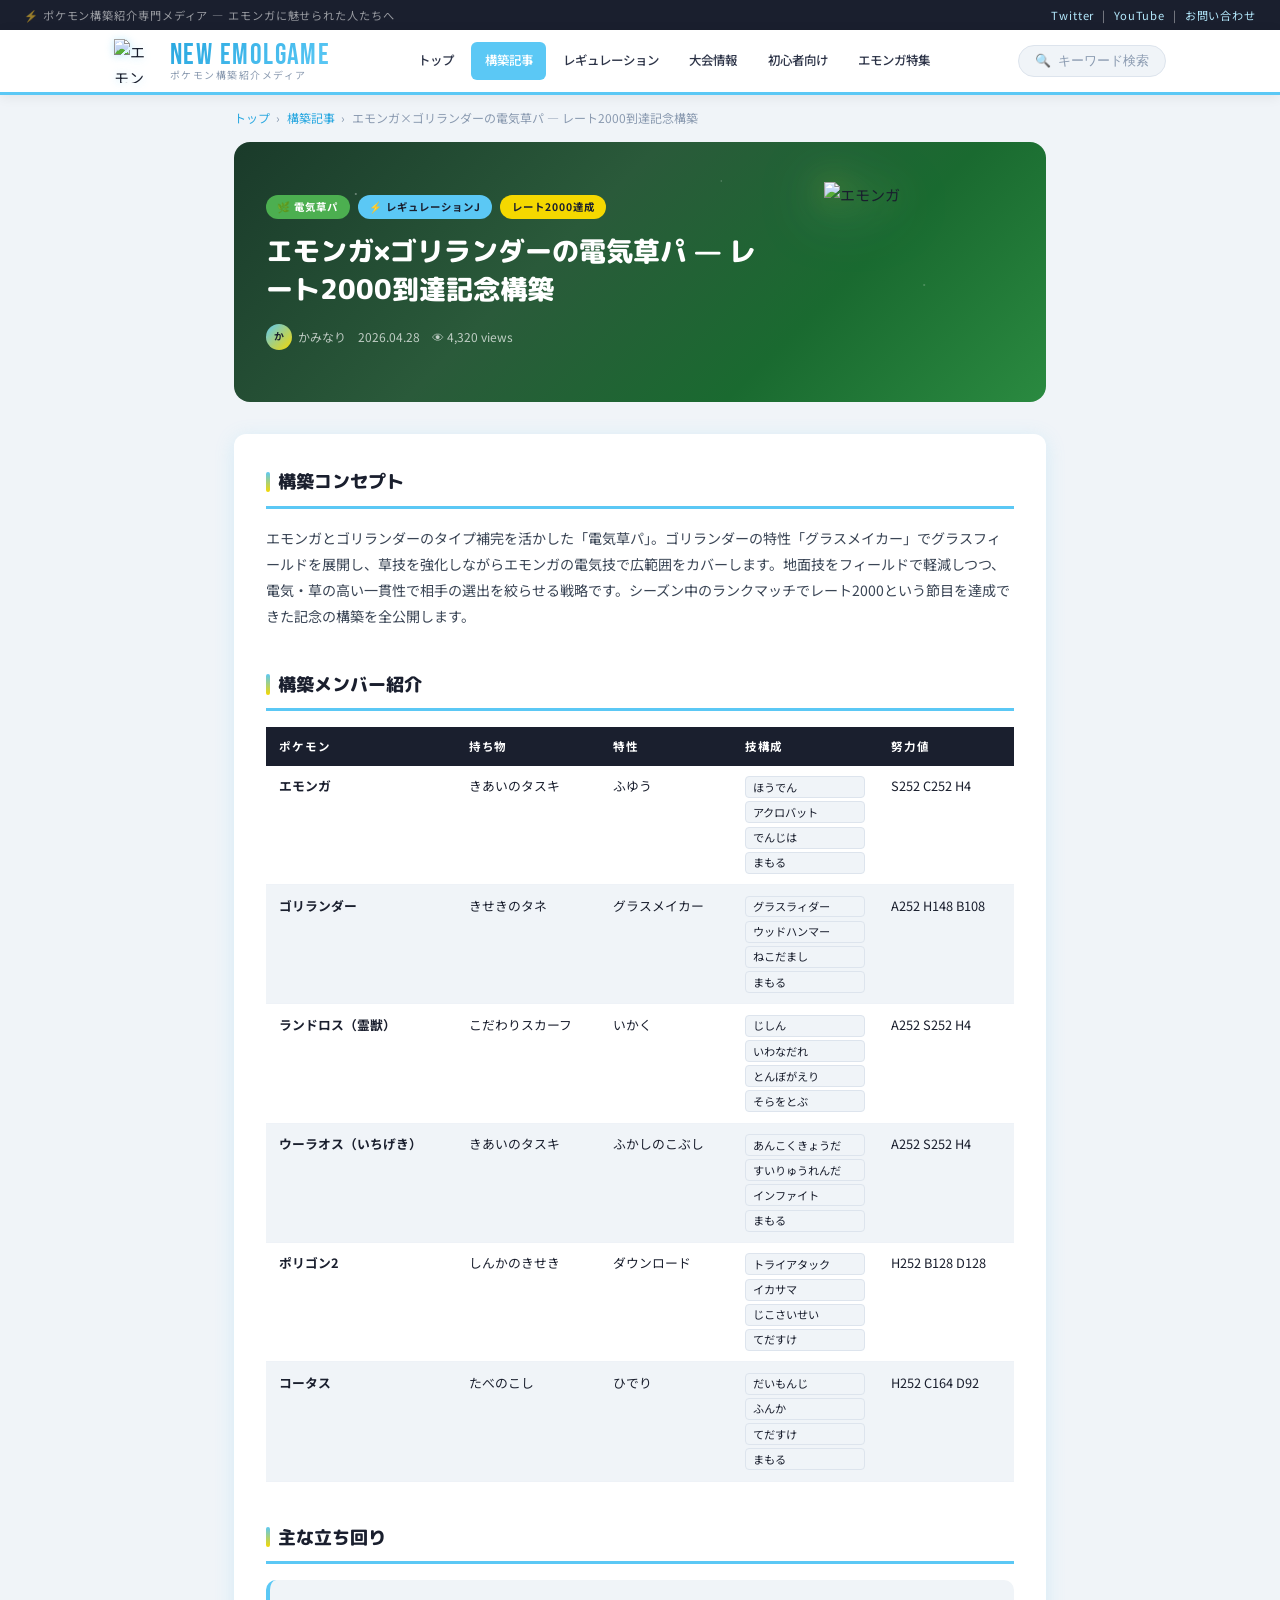
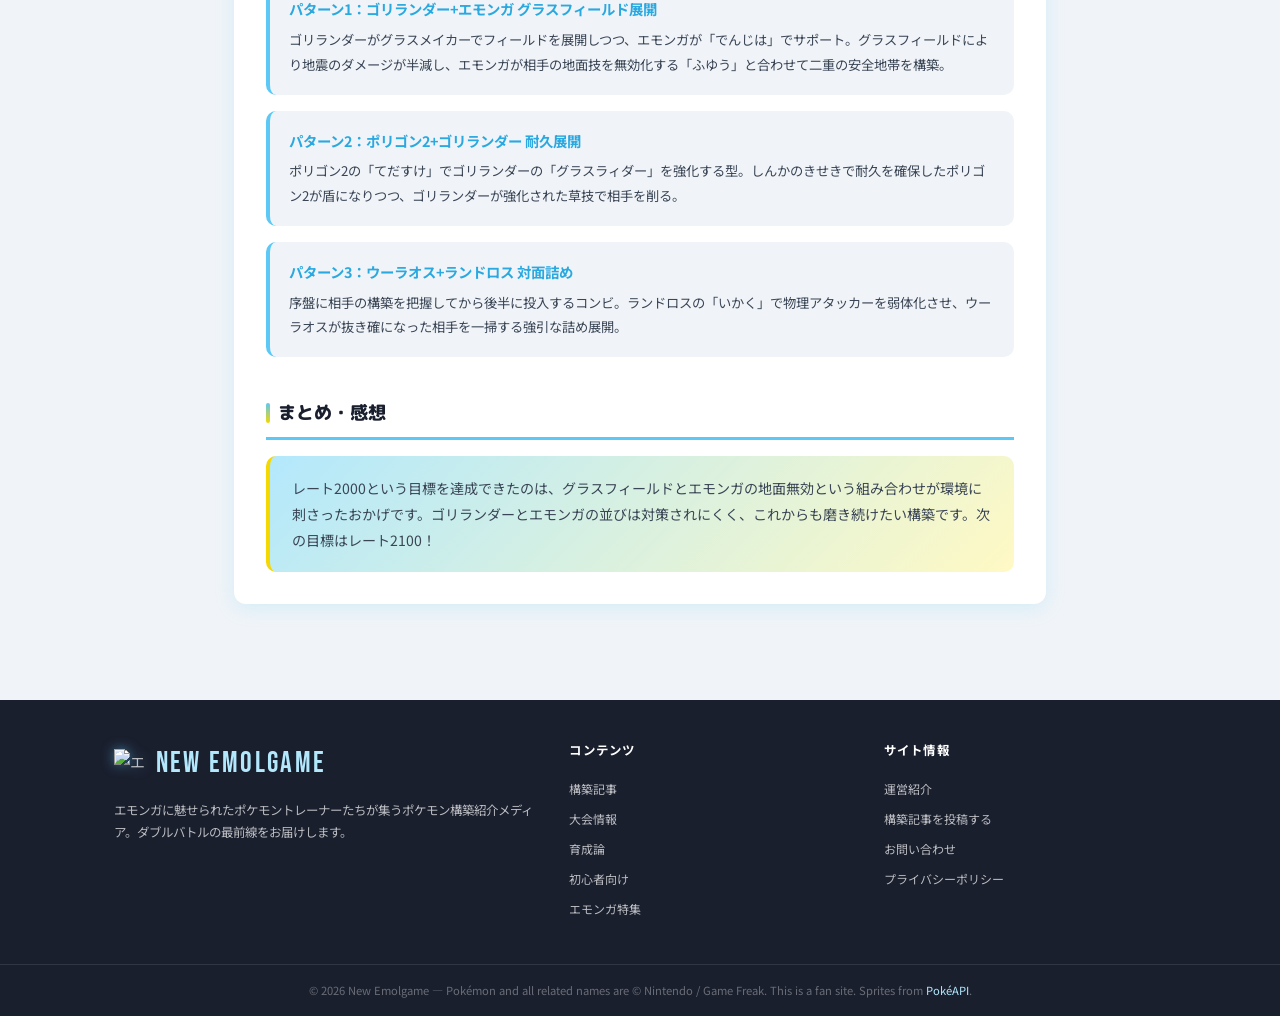
==== article-gorilla.html @ 8a45023d "Add 5 article pages with full content and navigation links - 5記事ページを新規作成（WCS2026・電気草パ・トリックルーム・PJCS20" ====
<!DOCTYPE html>
<html lang="ja">
<head>
  <meta charset="UTF-8">
  <meta name="viewport" content="width=device-width, initial-scale=1.0">
  <title>エモンガ×ゴリランダーの電気草パ — レート2000到達記念構築 | New Emolgame</title>
  <link href="https://fonts.googleapis.com/css2?family=Noto+Sans+JP:wght@300;400;500;700;900&family=M+PLUS+Rounded+1c:wght@400;700;800&family=Bebas+Neue&display=swap" rel="stylesheet">
  <style>
    :root {
      --sky: #5bc8f5;
      --sky-light: #b3e8fc;
      --sky-dark: #2aa8e0;
      --yellow: #f5d800;
      --yellow-light: #fff9c4;
      --dark: #1a1f2e;
      --dark-mid: #2c3347;
      --white: #ffffff;
      --gray-light: #f0f4f8;
      --gray: #8a9ab0;
      --text: #1a1f2e;
      --accent: #e85d2f;
      --card-shadow: 0 4px 20px rgba(91,200,245,0.18);
    }
    *, *::before, *::after { box-sizing: border-box; margin: 0; padding: 0; }
    html { scroll-behavior: smooth; }
    body { font-family: 'Noto Sans JP', sans-serif; background: var(--gray-light); color: var(--text); font-size: 15px; line-height: 1.7; }
    a { text-decoration: none; color: inherit; }
    .topbar { background: var(--dark); color: rgba(255,255,255,0.55); font-size: 0.7rem; padding: 0.35rem 1.5rem; display: flex; justify-content: space-between; align-items: center; letter-spacing: 0.08em; }
    .topbar a { color: var(--sky-light); }
    header { background: var(--white); border-bottom: 3px solid var(--sky); position: sticky; top: 0; z-index: 200; box-shadow: 0 2px 12px rgba(0,0,0,0.07); }
    .header-inner { max-width: 1100px; margin: 0 auto; padding: 0.55rem 1.5rem; display: flex; align-items: center; justify-content: space-between; gap: 1.5rem; }
    .logo-wrap { display: flex; align-items: center; gap: 0.75rem; }
    .logo-sprite { width: 44px; height: 44px; image-rendering: pixelated; object-fit: contain; filter: drop-shadow(0 1px 4px rgba(91,200,245,0.4)); }
    .logo-text { display: flex; flex-direction: column; line-height: 1; }
    .logo-text .main { font-family: 'Bebas Neue', sans-serif; font-size: 1.8rem; letter-spacing: 0.05em; background: linear-gradient(135deg, var(--sky-dark), var(--sky)); -webkit-background-clip: text; -webkit-text-fill-color: transparent; background-clip: text; }
    .logo-text .sub { font-size: 0.62rem; color: var(--gray); letter-spacing: 0.15em; }
    .header-nav { display: flex; gap: 0.2rem; }
    .header-nav a { padding: 0.5rem 0.85rem; font-size: 0.78rem; font-weight: 500; color: var(--dark-mid); border-radius: 6px; transition: background 0.2s, color 0.2s; white-space: nowrap; }
    .header-nav a:hover { background: var(--sky-light); color: var(--sky-dark); }
    .header-nav a.active { background: var(--sky); color: var(--white); }
    .header-search { display: flex; align-items: center; gap: 0.5rem; background: var(--gray-light); border: 1.5px solid #dde4ed; border-radius: 20px; padding: 0.38rem 1rem; font-size: 0.8rem; color: var(--gray); cursor: pointer; transition: border-color 0.2s, box-shadow 0.2s; }
    .header-search:hover { border-color: var(--sky); box-shadow: 0 0 0 3px rgba(91,200,245,0.15); }
    footer { background: var(--dark); color: rgba(255,255,255,0.7); margin-top: 3rem; }
    .footer-inner { max-width: 1100px; margin: 0 auto; padding: 2.5rem 1.5rem; display: grid; grid-template-columns: 1.5fr 1fr 1fr; gap: 2rem; }
    .footer-logo-wrap { display: flex; align-items: center; gap: 0.6rem; margin-bottom: 0.6rem; }
    .footer-sprite { width: 32px; height: 32px; image-rendering: pixelated; object-fit: contain; filter: drop-shadow(0 0 6px rgba(91,200,245,0.5)); animation: bounce 4s ease-in-out infinite; }
    .footer-logo-text { font-family: 'Bebas Neue', sans-serif; font-size: 1.8rem; letter-spacing: 0.08em; color: var(--sky-light); }
    footer p { font-size: 0.78rem; line-height: 1.8; }
    .footer-col h4 { font-size: 0.78rem; font-weight: 700; color: var(--white); margin-bottom: 0.8rem; letter-spacing: 0.1em; text-transform: uppercase; }
    .footer-col ul { list-style: none; }
    .footer-col ul li { font-size: 0.75rem; padding: 0.3rem 0; cursor: pointer; transition: color 0.2s; }
    .footer-col ul li:hover { color: var(--sky-light); }
    .footer-bottom { border-top: 1px solid rgba(255,255,255,0.1); text-align: center; padding: 1rem; font-size: 0.7rem; color: rgba(255,255,255,0.35); }

    @keyframes float { 0%,100%{transform:translateY(0) rotate(-2deg)} 50%{transform:translateY(-14px) rotate(2deg)} }
    @keyframes bounce { 0%,100%{transform:translateY(0)} 50%{transform:translateY(-6px)} }

    .breadcrumb { max-width: 860px; margin: 0 auto; padding: 0.85rem 1.5rem; font-size: 0.75rem; color: var(--gray); display: flex; align-items: center; gap: 0.4rem; flex-wrap: wrap; }
    .breadcrumb a { color: var(--sky-dark); }
    .breadcrumb a:hover { text-decoration: underline; }
    .breadcrumb span { color: var(--gray); }

    .article-wrap { max-width: 860px; margin: 0 auto; padding: 0 1.5rem 3rem; }

    .article-hero { background: linear-gradient(135deg, #1a3a2a 0%, #2a5a3a 40%, #1a6a30 70%, #2a8a40 100%); border-radius: 16px; overflow: hidden; padding: 2.5rem 2rem; display: grid; grid-template-columns: 1fr 200px; gap: 2rem; align-items: center; margin-bottom: 2rem; position: relative; }
    .article-hero::before { content: ''; position: absolute; inset: 0; background-image: radial-gradient(1.5px 1.5px at 15% 20%, rgba(255,255,255,0.5) 0%, transparent 100%), radial-gradient(1px 1px at 60% 15%, rgba(255,255,255,0.4) 0%, transparent 100%), radial-gradient(1.5px 1.5px at 85% 55%, rgba(255,255,255,0.3) 0%, transparent 100%); pointer-events: none; }

    .hero-badges { display: flex; gap: 0.5rem; flex-wrap: wrap; margin-bottom: 0.8rem; position: relative; z-index: 1; }
    .badge-pill { font-size: 0.65rem; font-weight: 700; padding: 0.2rem 0.7rem; border-radius: 20px; letter-spacing: 0.1em; }
    .badge-accent { background: var(--accent); color: white; }
    .badge-sky { background: var(--sky); color: var(--dark); }
    .badge-yellow { background: var(--yellow); color: var(--dark); }
    .badge-green { background: #4caf50; color: white; }

    .article-hero-text { position: relative; z-index: 1; }
    .article-hero-text h1 { font-family: 'M PLUS Rounded 1c', sans-serif; font-size: clamp(1.2rem, 3vw, 1.7rem); font-weight: 800; color: var(--white); line-height: 1.4; margin-bottom: 1rem; }
    .article-hero-meta { display: flex; flex-wrap: wrap; align-items: center; gap: 0.75rem; font-size: 0.75rem; color: rgba(255,255,255,0.7); }
    .author-chip { display: flex; align-items: center; gap: 0.4rem; }
    .author-avatar { width: 26px; height: 26px; border-radius: 50%; background: linear-gradient(135deg, var(--sky), var(--yellow)); display: flex; align-items: center; justify-content: center; font-size: 0.62rem; font-weight: 700; color: var(--dark); }

    .article-hero-img { display: flex; align-items: center; justify-content: center; position: relative; z-index: 1; }
    .article-emolga { width: 180px; height: 180px; object-fit: contain; filter: drop-shadow(0 8px 30px rgba(91,200,245,0.7)) drop-shadow(0 0 16px rgba(245,216,0,0.4)); animation: float 5s ease-in-out infinite; }

    .article-body { background: var(--white); border-radius: 12px; padding: 2rem; box-shadow: var(--card-shadow); }
    .article-section { margin-bottom: 2.5rem; }
    .article-section:last-child { margin-bottom: 0; }
    .article-section h2 { font-family: 'M PLUS Rounded 1c', sans-serif; font-size: 1.15rem; font-weight: 800; margin-bottom: 1rem; padding-bottom: 0.5rem; border-bottom: 3px solid var(--sky); display: flex; align-items: center; gap: 0.5rem; }
    .article-section h2::before { content: ''; display: inline-block; width: 4px; height: 1.1em; background: linear-gradient(to bottom, var(--sky), var(--yellow)); border-radius: 2px; }
    .article-section p { font-size: 0.88rem; line-height: 1.85; color: #3a4555; margin-bottom: 0.75rem; }

    .pokemon-table-wrap { overflow-x: auto; margin-bottom: 1.5rem; }
    .pokemon-table { width: 100%; border-collapse: collapse; font-size: 0.8rem; }
    .pokemon-table thead th { background: var(--dark); color: var(--white); padding: 0.6rem 0.8rem; text-align: left; font-size: 0.72rem; letter-spacing: 0.08em; }
    .pokemon-table tbody tr { border-bottom: 1px solid #eef2f7; }
    .pokemon-table tbody tr:nth-child(even) { background: var(--gray-light); }
    .pokemon-table tbody tr:hover { background: var(--sky-light); }
    .pokemon-table td { padding: 0.65rem 0.8rem; vertical-align: top; line-height: 1.5; }
    .pokemon-table td:first-child { font-weight: 700; white-space: nowrap; }
    .moves-list { display: flex; flex-direction: column; gap: 0.2rem; }
    .move-tag { display: inline-block; background: var(--gray-light); border: 1px solid #dde4ed; border-radius: 4px; padding: 0.1rem 0.45rem; font-size: 0.7rem; }

    .pattern-list { display: flex; flex-direction: column; gap: 1rem; }
    .pattern-item { background: var(--gray-light); border-radius: 10px; padding: 1.1rem 1.2rem; border-left: 4px solid var(--sky); }
    .pattern-item h3 { font-size: 0.9rem; font-weight: 700; margin-bottom: 0.4rem; color: var(--sky-dark); }
    .pattern-item p { font-size: 0.83rem; color: #3a4555; margin: 0; }

    .summary-box { background: linear-gradient(135deg, var(--sky-light), var(--yellow-light)); border-radius: 10px; padding: 1.2rem 1.4rem; border-left: 4px solid var(--yellow); }
    .summary-box p { margin: 0; font-size: 0.88rem; line-height: 1.85; }

    @media (max-width: 700px) {
      .article-hero { grid-template-columns: 1fr; }
      .article-hero-img { display: none; }
      .footer-inner { grid-template-columns: 1fr; }
      .header-nav { display: none; }
    }
  </style>
</head>
<body>

<div class="topbar">
  <span>⚡ ポケモン構築紹介専門メディア — エモンガに魅せられた人たちへ</span>
  <span><a href="#">Twitter</a> &nbsp;|&nbsp; <a href="#">YouTube</a> &nbsp;|&nbsp; <a href="#">お問い合わせ</a></span>
</div>

<header>
  <div class="header-inner">
    <a href="index.html" class="logo-wrap">
      <img class="logo-sprite" src="https://raw.githubusercontent.com/PokeAPI/sprites/master/sprites/pokemon/587.png" alt="エモンガ">
      <div class="logo-text">
        <span class="main">New Emolgame</span>
        <span class="sub">ポケモン構築紹介メディア</span>
      </div>
    </a>
    <nav class="header-nav">
      <a href="index.html">トップ</a>
      <a href="#" class="active">構築記事</a>
      <a href="#">レギュレーション</a>
      <a href="#">大会情報</a>
      <a href="#">初心者向け</a>
      <a href="#">エモンガ特集</a>
    </nav>
    <button class="header-search" aria-label="検索">🔍&nbsp; キーワード検索</button>
  </div>
</header>

<nav class="breadcrumb">
  <a href="index.html">トップ</a>
  <span>›</span>
  <a href="#">構築記事</a>
  <span>›</span>
  <span>エモンガ×ゴリランダーの電気草パ — レート2000到達記念構築</span>
</nav>

<div class="article-wrap">

  <div class="article-hero">
    <div class="article-hero-text">
      <div class="hero-badges">
        <span class="badge-pill badge-green">🌿 電気草パ</span>
        <span class="badge-pill badge-sky">⚡ レギュレーションJ</span>
        <span class="badge-pill badge-yellow">レート2000達成</span>
      </div>
      <h1>エモンガ×ゴリランダーの電気草パ — レート2000到達記念構築</h1>
      <div class="article-hero-meta">
        <div class="author-chip">
          <div class="author-avatar">か</div>
          <span>かみなり</span>
        </div>
        <span>2026.04.28</span>
        <span>👁 4,320 views</span>
      </div>
    </div>
    <div class="article-hero-img">
      <img class="article-emolga" src="https://raw.githubusercontent.com/PokeAPI/sprites/master/sprites/pokemon/other/official-artwork/587.png" alt="エモンガ">
    </div>
  </div>

  <div class="article-body">

    <div class="article-section">
      <h2>構築コンセプト</h2>
      <p>エモンガとゴリランダーのタイプ補完を活かした「電気草パ」。ゴリランダーの特性「グラスメイカー」でグラスフィールドを展開し、草技を強化しながらエモンガの電気技で広範囲をカバーします。地面技をフィールドで軽減しつつ、電気・草の高い一貫性で相手の選出を絞らせる戦略です。シーズン中のランクマッチでレート2000という節目を達成できた記念の構築を全公開します。</p>
    </div>

    <div class="article-section">
      <h2>構築メンバー紹介</h2>
      <div class="pokemon-table-wrap">
        <table class="pokemon-table">
          <thead>
            <tr>
              <th>ポケモン</th>
              <th>持ち物</th>
              <th>特性</th>
              <th>技構成</th>
              <th>努力値</th>
            </tr>
          </thead>
          <tbody>
            <tr>
              <td>エモンガ</td>
              <td>きあいのタスキ</td>
              <td>ふゆう</td>
              <td><div class="moves-list"><span class="move-tag">ほうでん</span><span class="move-tag">アクロバット</span><span class="move-tag">でんじは</span><span class="move-tag">まもる</span></div></td>
              <td>S252 C252 H4</td>
            </tr>
            <tr>
              <td>ゴリランダー</td>
              <td>きせきのタネ</td>
              <td>グラスメイカー</td>
              <td><div class="moves-list"><span class="move-tag">グラスラィダー</span><span class="move-tag">ウッドハンマー</span><span class="move-tag">ねこだまし</span><span class="move-tag">まもる</span></div></td>
              <td>A252 H148 B108</td>
            </tr>
            <tr>
              <td>ランドロス（霊獣）</td>
              <td>こだわりスカーフ</td>
              <td>いかく</td>
              <td><div class="moves-list"><span class="move-tag">じしん</span><span class="move-tag">いわなだれ</span><span class="move-tag">とんぼがえり</span><span class="move-tag">そらをとぶ</span></div></td>
              <td>A252 S252 H4</td>
            </tr>
            <tr>
              <td>ウーラオス（いちげき）</td>
              <td>きあいのタスキ</td>
              <td>ふかしのこぶし</td>
              <td><div class="moves-list"><span class="move-tag">あんこくきょうだ</span><span class="move-tag">すいりゅうれんだ</span><span class="move-tag">インファイト</span><span class="move-tag">まもる</span></div></td>
              <td>A252 S252 H4</td>
            </tr>
            <tr>
              <td>ポリゴン2</td>
              <td>しんかのきせき</td>
              <td>ダウンロード</td>
              <td><div class="moves-list"><span class="move-tag">トライアタック</span><span class="move-tag">イカサマ</span><span class="move-tag">じこさいせい</span><span class="move-tag">てだすけ</span></div></td>
              <td>H252 B128 D128</td>
            </tr>
            <tr>
              <td>コータス</td>
              <td>たべのこし</td>
              <td>ひでり</td>
              <td><div class="moves-list"><span class="move-tag">だいもんじ</span><span class="move-tag">ふんか</span><span class="move-tag">てだすけ</span><span class="move-tag">まもる</span></div></td>
              <td>H252 C164 D92</td>
            </tr>
          </tbody>
        </table>
      </div>
    </div>

    <div class="article-section">
      <h2>主な立ち回り</h2>
      <div class="pattern-list">
        <div class="pattern-item">
          <h3>パターン1：ゴリランダー+エモンガ グラスフィールド展開</h3>
          <p>ゴリランダーがグラスメイカーでフィールドを展開しつつ、エモンガが「でんじは」でサポート。グラスフィールドにより地震のダメージが半減し、エモンガが相手の地面技を無効化する「ふゆう」と合わせて二重の安全地帯を構築。</p>
        </div>
        <div class="pattern-item">
          <h3>パターン2：ポリゴン2+ゴリランダー 耐久展開</h3>
          <p>ポリゴン2の「てだすけ」でゴリランダーの「グラスラィダー」を強化する型。しんかのきせきで耐久を確保したポリゴン2が盾になりつつ、ゴリランダーが強化された草技で相手を削る。</p>
        </div>
        <div class="pattern-item">
          <h3>パターン3：ウーラオス+ランドロス 対面詰め</h3>
          <p>序盤に相手の構築を把握してから後半に投入するコンビ。ランドロスの「いかく」で物理アタッカーを弱体化させ、ウーラオスが抜き確になった相手を一掃する強引な詰め展開。</p>
        </div>
      </div>
    </div>

    <div class="article-section">
      <h2>まとめ・感想</h2>
      <div class="summary-box">
        <p>レート2000という目標を達成できたのは、グラスフィールドとエモンガの地面無効という組み合わせが環境に刺さったおかげです。ゴリランダーとエモンガの並びは対策されにくく、これからも磨き続けたい構築です。次の目標はレート2100！</p>
      </div>
    </div>

  </div>
</div>

<footer>
  <div class="footer-inner">
    <div>
      <div class="footer-logo-wrap">
        <img class="footer-sprite" src="https://raw.githubusercontent.com/PokeAPI/sprites/master/sprites/pokemon/587.png" alt="エモンガ">
        <span class="footer-logo-text">New Emolgame</span>
      </div>
      <p>エモンガに魅せられたポケモントレーナーたちが集うポケモン構築紹介メディア。ダブルバトルの最前線をお届けします。</p>
    </div>
    <div class="footer-col">
      <h4>コンテンツ</h4>
      <ul><li>構築記事</li><li>大会情報</li><li>育成論</li><li>初心者向け</li><li>エモンガ特集</li></ul>
    </div>
    <div class="footer-col">
      <h4>サイト情報</h4>
      <ul><li>運営紹介</li><li>構築記事を投稿する</li><li>お問い合わせ</li><li>プライバシーポリシー</li></ul>
    </div>
  </div>
  <div class="footer-bottom">
    © 2026 New Emolgame — Pokémon and all related names are © Nintendo / Game Freak. This is a fan site. Sprites from <a href="https://pokeapi.co" style="color:var(--sky-light)">PokéAPI</a>.
  </div>
</footer>

</body>
</html>
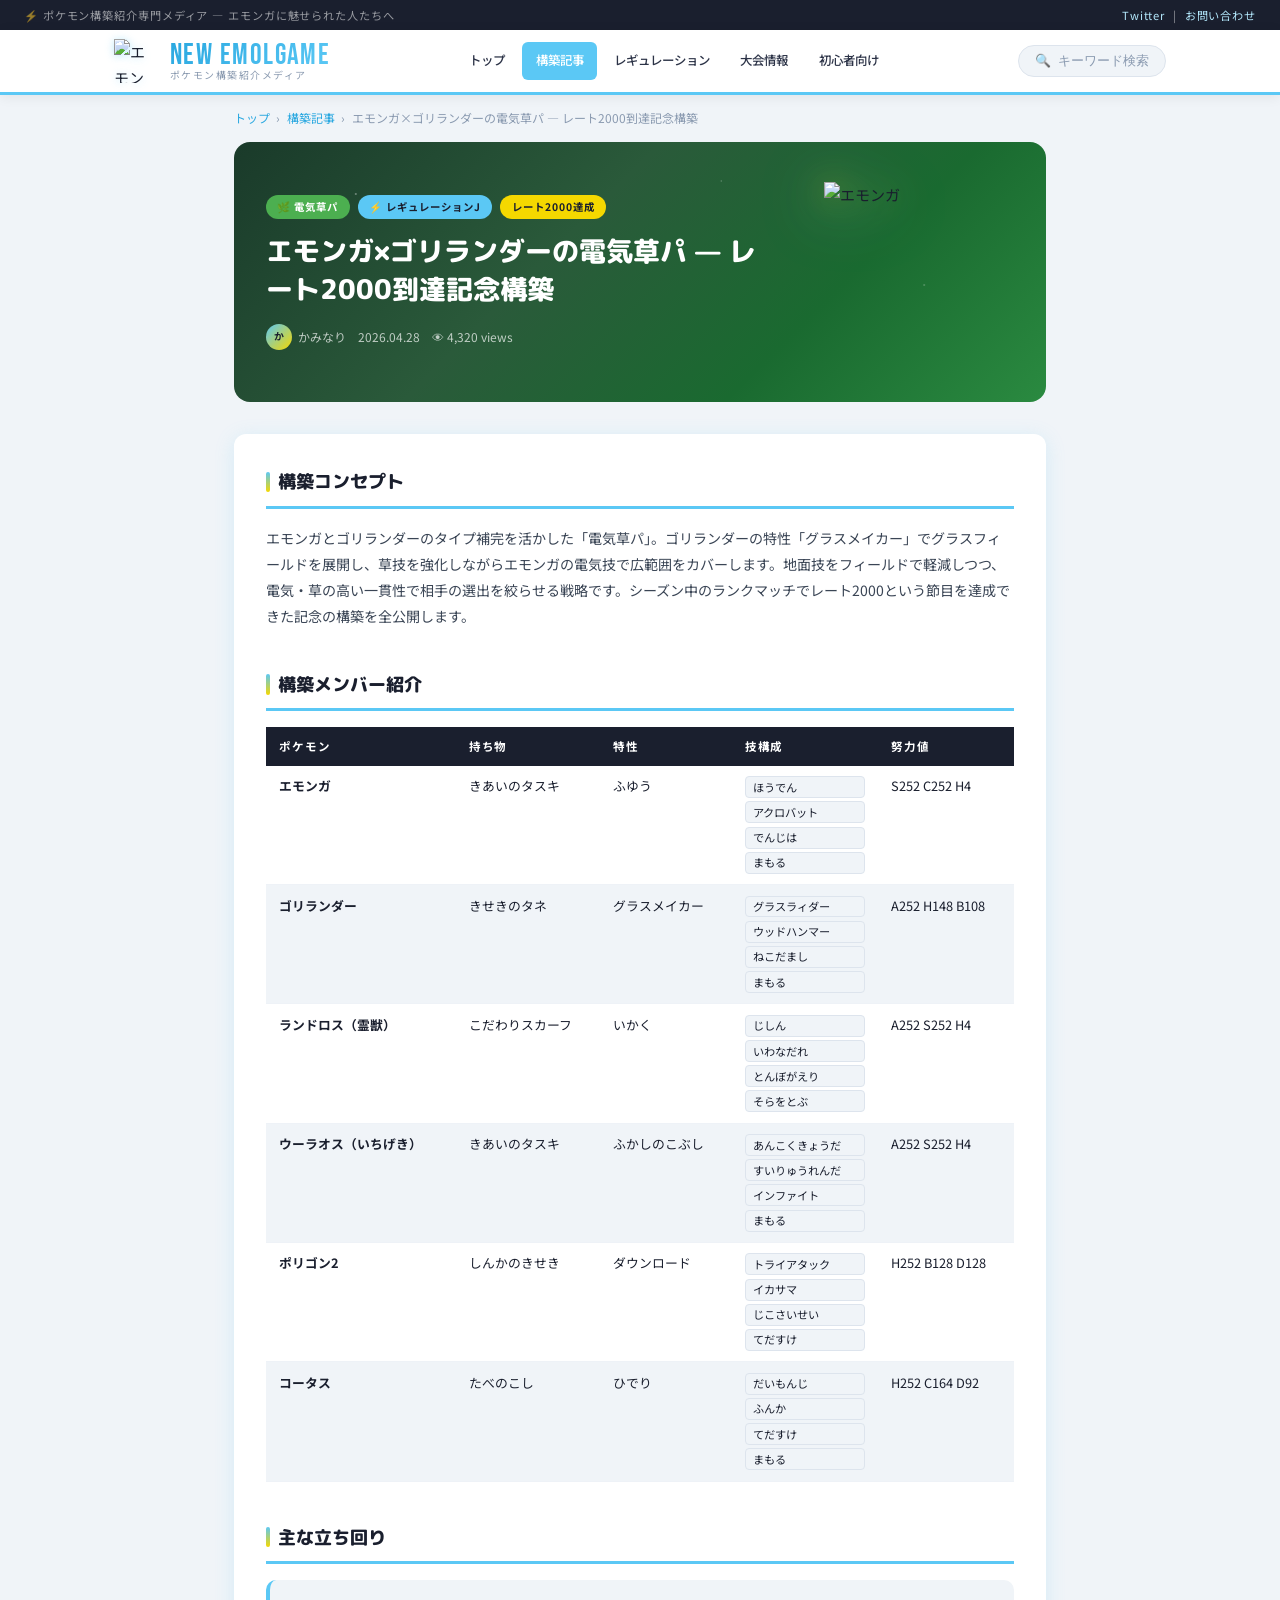
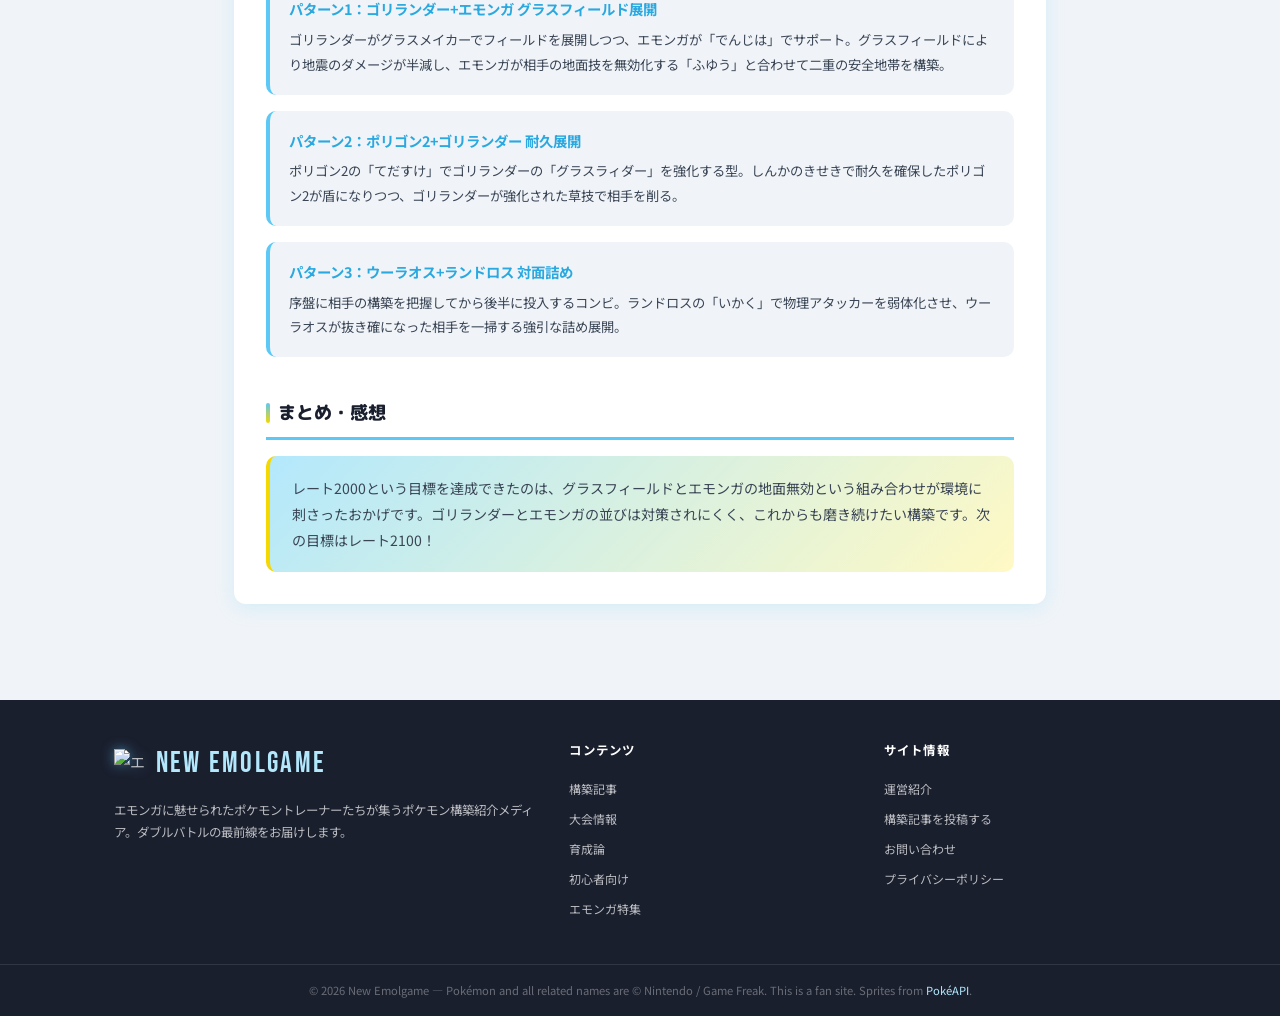
==== commit bf51a0f4: "Update navigation, links, and UI across all pages - ナビからエモンガ特集を削除、各ページへのリンクを設定 - カテゴリタブをすべて・WCS2026・" ====
--- a/article-gorilla.html
+++ b/article-gorilla.html
@@ -119,7 +119,7 @@
 
 <div class="topbar">
   <span>⚡ ポケモン構築紹介専門メディア — エモンガに魅せられた人たちへ</span>
-  <span><a href="#">Twitter</a> &nbsp;|&nbsp; <a href="#">YouTube</a> &nbsp;|&nbsp; <a href="#">お問い合わせ</a></span>
+  <span><a href="https://twitter.com/newemolgame" target="_blank" rel="noopener noreferrer">Twitter</a> &nbsp;|&nbsp; <a href="#">お問い合わせ</a></span>
 </div>
 
 <header>
@@ -133,11 +133,10 @@
     </a>
     <nav class="header-nav">
       <a href="index.html">トップ</a>
-      <a href="#" class="active">構築記事</a>
-      <a href="#">レギュレーション</a>
-      <a href="#">大会情報</a>
-      <a href="#">初心者向け</a>
-      <a href="#">エモンガ特集</a>
+      <a href="builds.html" class="active">構築記事</a>
+      <a href="regulation.html">レギュレーション</a>
+      <a href="tournament.html">大会情報</a>
+      <a href="beginner.html">初心者向け</a>
     </nav>
     <button class="header-search" aria-label="検索">🔍&nbsp; キーワード検索</button>
   </div>
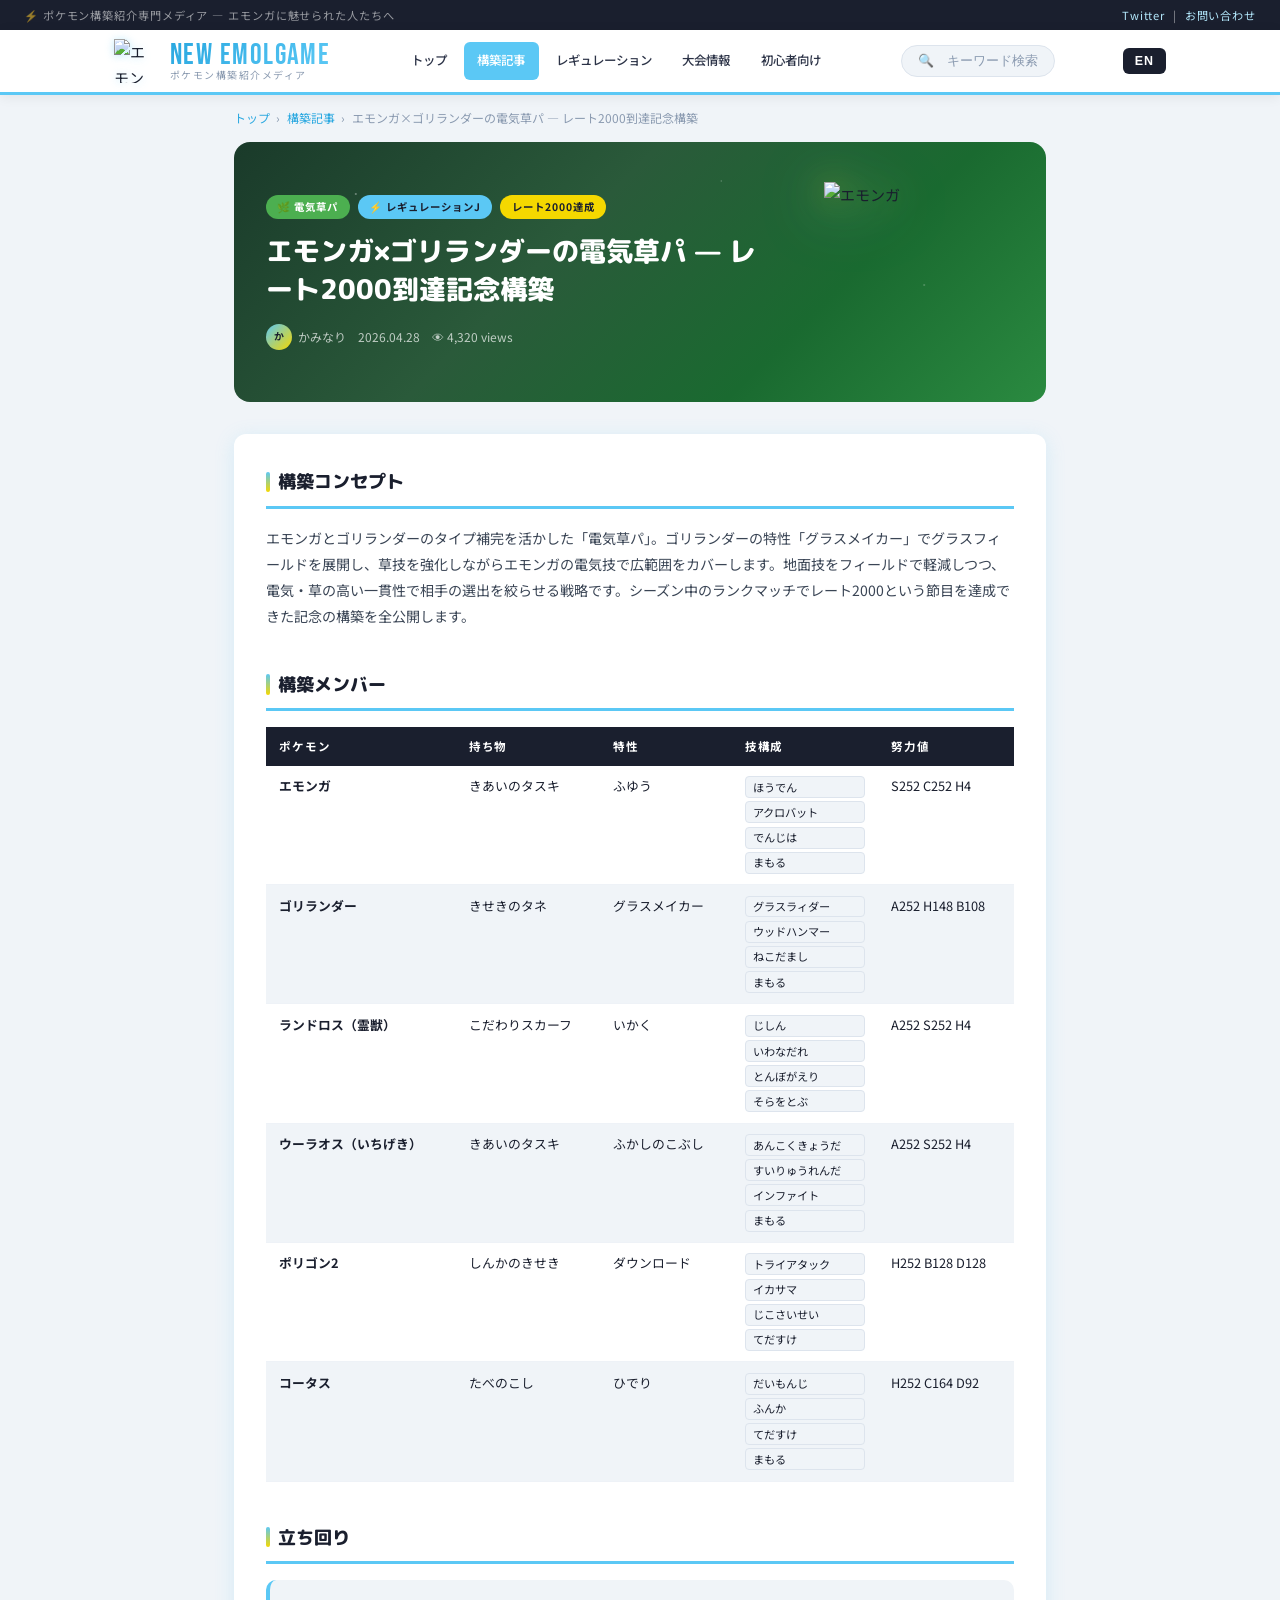
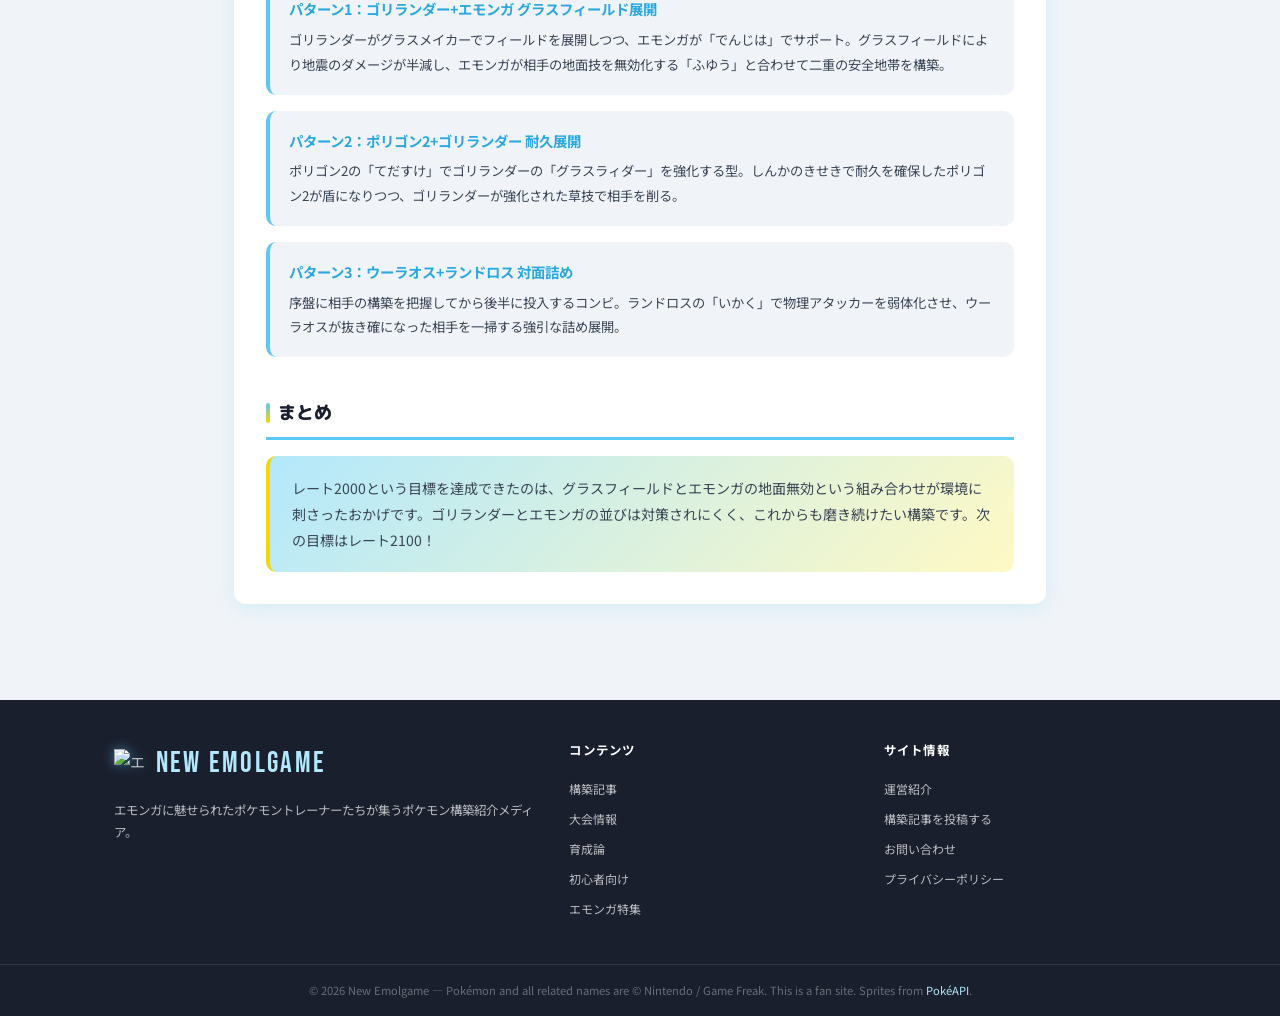
==== commit f1c4f762: "Apply JP/EN switcher to all pages + shiny Emolga for EN mode - 全8ページにJP/ENトグルボタンとdata-i18n属性を追加 - la" ====
--- a/article-gorilla.html
+++ b/article-gorilla.html
@@ -113,12 +113,27 @@
       .footer-inner { grid-template-columns: 1fr; }
       .header-nav { display: none; }
     }
+    .lang-toggle {
+      background: var(--dark);
+      color: var(--white);
+      border: none;
+      border-radius: 6px;
+      padding: 0.35rem 0.75rem;
+      font-size: 0.78rem;
+      font-weight: 700;
+      cursor: pointer;
+      letter-spacing: 0.08em;
+      transition: background 0.2s;
+      flex-shrink: 0;
+    }
+    .lang-toggle:hover { background: var(--sky-dark); }
   </style>
+  <script src="lang.js" defer></script>
 </head>
 <body>
 
 <div class="topbar">
-  <span>⚡ ポケモン構築紹介専門メディア — エモンガに魅せられた人たちへ</span>
+  <span data-i18n="topbar.tagline">⚡ ポケモン構築紹介専門メディア — エモンガに魅せられた人たちへ</span>
   <span><a href="https://twitter.com/newemolgame" target="_blank" rel="noopener noreferrer">Twitter</a> &nbsp;|&nbsp; <a href="#">お問い合わせ</a></span>
 </div>
 
@@ -128,24 +143,25 @@
       <img class="logo-sprite" src="https://raw.githubusercontent.com/PokeAPI/sprites/master/sprites/pokemon/587.png" alt="エモンガ">
       <div class="logo-text">
         <span class="main">New Emolgame</span>
-        <span class="sub">ポケモン構築紹介メディア</span>
+        <span class="sub" data-i18n="header.tagline">ポケモン構築紹介メディア</span>
       </div>
     </a>
     <nav class="header-nav">
-      <a href="index.html">トップ</a>
-      <a href="builds.html" class="active">構築記事</a>
-      <a href="regulation.html">レギュレーション</a>
-      <a href="tournament.html">大会情報</a>
-      <a href="beginner.html">初心者向け</a>
+      <a href="index.html" data-i18n="nav.top">トップ</a>
+      <a href="builds.html" class="active" data-i18n="nav.builds">構築記事</a>
+      <a href="regulation.html" data-i18n="nav.regulation">レギュレーション</a>
+      <a href="tournament.html" data-i18n="nav.tournament">大会情報</a>
+      <a href="beginner.html" data-i18n="nav.beginner">初心者向け</a>
     </nav>
-    <button class="header-search" aria-label="検索">🔍&nbsp; キーワード検索</button>
+    <button class="header-search" aria-label="検索" data-i18n="header.search">🔍&nbsp; キーワード検索</button>
+    <button class="lang-toggle" aria-label="Switch language">EN</button>
   </div>
 </header>
 
 <nav class="breadcrumb">
   <a href="index.html">トップ</a>
   <span>›</span>
-  <a href="#">構築記事</a>
+  <a href="builds.html" data-i18n="article.breadcrumb.builds">構築記事</a>
   <span>›</span>
   <span>エモンガ×ゴリランダーの電気草パ — レート2000到達記念構築</span>
 </nav>
@@ -177,12 +193,12 @@
   <div class="article-body">
 
     <div class="article-section">
-      <h2>構築コンセプト</h2>
+      <h2 data-i18n="article.concept">構築コンセプト</h2>
       <p>エモンガとゴリランダーのタイプ補完を活かした「電気草パ」。ゴリランダーの特性「グラスメイカー」でグラスフィールドを展開し、草技を強化しながらエモンガの電気技で広範囲をカバーします。地面技をフィールドで軽減しつつ、電気・草の高い一貫性で相手の選出を絞らせる戦略です。シーズン中のランクマッチでレート2000という節目を達成できた記念の構築を全公開します。</p>
     </div>
 
     <div class="article-section">
-      <h2>構築メンバー紹介</h2>
+      <h2 data-i18n="article.members">構築メンバー紹介</h2>
       <div class="pokemon-table-wrap">
         <table class="pokemon-table">
           <thead>
@@ -243,7 +259,7 @@
     </div>
 
     <div class="article-section">
-      <h2>主な立ち回り</h2>
+      <h2 data-i18n="article.strategy">主な立ち回り</h2>
       <div class="pattern-list">
         <div class="pattern-item">
           <h3>パターン1：ゴリランダー+エモンガ グラスフィールド展開</h3>
@@ -261,7 +277,7 @@
     </div>
 
     <div class="article-section">
-      <h2>まとめ・感想</h2>
+      <h2 data-i18n="article.summary">まとめ・感想</h2>
       <div class="summary-box">
         <p>レート2000という目標を達成できたのは、グラスフィールドとエモンガの地面無効という組み合わせが環境に刺さったおかげです。ゴリランダーとエモンガの並びは対策されにくく、これからも磨き続けたい構築です。次の目標はレート2100！</p>
       </div>
@@ -277,14 +293,14 @@
         <img class="footer-sprite" src="https://raw.githubusercontent.com/PokeAPI/sprites/master/sprites/pokemon/587.png" alt="エモンガ">
         <span class="footer-logo-text">New Emolgame</span>
       </div>
-      <p>エモンガに魅せられたポケモントレーナーたちが集うポケモン構築紹介メディア。ダブルバトルの最前線をお届けします。</p>
+      <p data-i18n="footer.desc">エモンガに魅せられたポケモントレーナーたちが集うポケモン構築紹介メディア。ダブルバトルの最前線をお届けします。</p>
     </div>
     <div class="footer-col">
-      <h4>コンテンツ</h4>
+      <h4 data-i18n="footer.content">コンテンツ</h4>
       <ul><li>構築記事</li><li>大会情報</li><li>育成論</li><li>初心者向け</li><li>エモンガ特集</li></ul>
     </div>
     <div class="footer-col">
-      <h4>サイト情報</h4>
+      <h4 data-i18n="footer.siteinfo">サイト情報</h4>
       <ul><li>運営紹介</li><li>構築記事を投稿する</li><li>お問い合わせ</li><li>プライバシーポリシー</li></ul>
     </div>
   </div>
